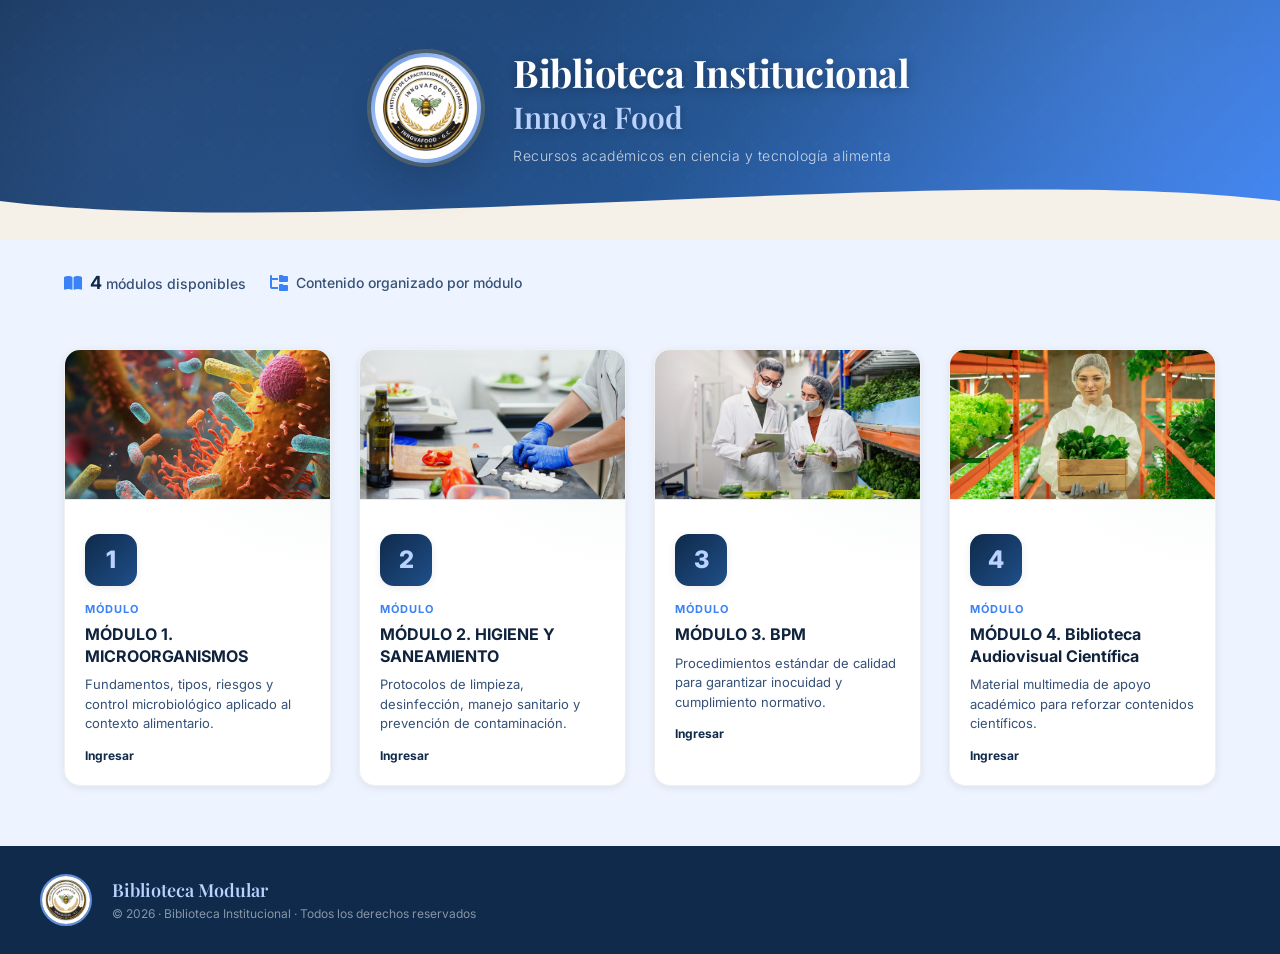
==== index.html @ f332dad8 "Implementacion de biblioteca modular" ====
<!DOCTYPE html>
<html lang="es">
<head>
  <meta charset="UTF-8" />
  <meta name="viewport" content="width=device-width, initial-scale=1.0" />
  <title>Contenido del Módulo</title>
  <link rel="stylesheet" href="styles.css" />
  <link rel="preconnect" href="https://fonts.googleapis.com" />
  <link rel="preconnect" href="https://fonts.gstatic.com" crossorigin />
  <link href="https://fonts.googleapis.com/css2?family=Playfair+Display:wght@400;600;700&family=Inter:wght@300;400;500;600&display=swap" rel="stylesheet" />
  <link rel="stylesheet" href="https://cdnjs.cloudflare.com/ajax/libs/font-awesome/6.5.0/css/all.min.css" />
</head>
<body data-page="module">

  <header class="header">
    <div class="header-bg"></div>
    <div class="header-content">
      <div class="logo-wrapper">
        <img src="Innova Food.jpeg" alt="Logo" class="logo" />
      </div>
      <div class="header-text">
        <h1 class="header-title" id="moduleTitle">Biblioteca Institucional</h1>
        <h2 class="header-subtitle" id="moduleSubtitle">Innova Food</h2>
        <p class="header-desc" id="moduleDesc">Recursos académicos en ciencia y tecnología alimenta</p>
      </div>
    </div>
    <div class="header-wave">
      <svg viewBox="0 0 1440 80" preserveAspectRatio="none">
        <path d="M0,40 C360,80 1080,0 1440,40 L1440,80 L0,80 Z" fill="#f5f0e8"/>
      </svg>
    </div>
  </header>

  <section class="toolbar">
    <div class="module-nav">
      <a class="back-link" href="index.html">
        <i class="fas fa-arrow-left"></i>
        Volver a módulos
      </a>
      <a class="drive-link" id="moduleDriveLink" href="#" target="_blank" rel="noopener noreferrer" style="display:none">
        <i class="fas fa-folder-open"></i>
        Abrir carpeta en Drive
      </a>
    </div>

    <div class="stats-bar">
      <div class="stat-item">
        <i class="fas fa-book-open"></i>
        <span><strong id="total-books">0</strong> recursos disponibles</span>
      </div>
      <div class="stat-item">
        <i class="fas fa-folder-tree"></i>
        <span id="moduleNameBadge">Módulo</span>
      </div>
    </div>

    <div class="search-wrapper">
      <i class="fas fa-search search-icon"></i>
      <input
        type="text"
        id="searchInput"
        class="search-input"
        placeholder="Buscar recurso por título..."
        oninput="filterBooks()"
      />
      <button class="clear-btn" onclick="clearSearch()" id="clearBtn" style="display:none">
        <i class="fas fa-times"></i>
      </button>
    </div>
    <div class="results-info" id="resultsInfo"></div>
  </section>

  <section class="inline-player" id="inlinePlayer" style="display:none" aria-live="polite">
    <div class="inline-player-header">
      <h3 class="inline-player-title" id="inlinePlayerTitle">Reproductor de video</h3>
      <button class="inline-player-close" id="inlinePlayerClose" type="button" aria-label="Cerrar reproductor">
        <i class="fas fa-times"></i>
      </button>
    </div>
    <video id="inlineVideo" class="inline-video" controls preload="metadata"></video>
    <p class="inline-player-help">Puedes usar los controles para pausar, adelantar o ajustar el volumen del video.</p>
  </section>

  <main class="library-grid" id="libraryGrid"></main>

  <div class="no-results" id="noResults" style="display:none">
    <i class="fas fa-search fa-3x"></i>
    <p>No se encontraron recursos con ese título.</p>
    <button onclick="clearSearch()">Ver todos los recursos</button>
  </div>

  <footer class="footer">
    <div class="footer-content">
      <img src="Innova Food.jpeg" alt="Logo" class="footer-logo" />
      <div class="footer-text">
        <p class="footer-title">Biblioteca Modular</p>
        <p class="footer-copy">&copy; 2026 · Biblioteca Institucional · Todos los derechos reservados</p>
      </div>
    </div>
  </footer>

  <script src="script.js"></script>
</body>
</html>
---- styles.css ----
/* =========================================
   VARIABLES Y RESET
   ========================================= */
:root {
  --green-dark:    #0f2a4a;
  --green-mid:     #1f4f8a;
  --green-light:   #3b82f6;
  --green-soft:    #7fb1ff;
  --gold:          #5f8edc;
  --gold-light:    #b9d2ff;
  --cream:         #eef4ff;
  --cream-dark:    #dce8ff;
  --text-dark:     #10233d;
  --text-mid:      #365178;
  --text-light:    #6b7280;
  --white:         #ffffff;
  --shadow-sm:     0 2px 8px rgba(0,0,0,0.08);
  --shadow-md:     0 6px 24px rgba(0,0,0,0.12);
  --shadow-lg:     0 16px 48px rgba(0,0,0,0.18);
  --radius-sm:     8px;
  --radius-md:     16px;
  --radius-lg:     24px;
  --transition:    all 0.35s cubic-bezier(0.4, 0, 0.2, 1);
}

*, *::before, *::after {
  box-sizing: border-box;
  margin: 0;
  padding: 0;
}

html {
  scroll-behavior: smooth;
  background: var(--green-dark);
}

body {
  font-family: 'Inter', sans-serif;
  background: var(--cream);
  color: var(--text-dark);
  min-height: 100vh;
  overflow-x: hidden;
}

/* =========================================
   HEADER
   ========================================= */
.header {
  position: relative;
  background: linear-gradient(135deg, var(--green-dark) 0%, var(--green-mid) 55%, var(--green-light) 100%);
  padding: 0;
  overflow: hidden;
  min-height: 240px;
  display: flex;
  flex-direction: column;
  justify-content: center;
}

.header-bg {
  position: absolute;
  inset: 0;
  background:
    radial-gradient(circle at 10% 50%, rgba(95,142,220,0.26) 0%, transparent 60%),
    radial-gradient(circle at 90% 20%, rgba(127,177,255,0.22) 0%, transparent 50%);
  pointer-events: none;
}

/* Patrón decorativo de puntos */
.header::before {
  content: '';
  position: absolute;
  inset: 0;
  background-image: radial-gradient(circle, rgba(255,255,255,0.06) 1px, transparent 1px);
  background-size: 32px 32px;
  pointer-events: none;
}

.header-content {
  position: relative;
  display: flex;
  align-items: center;
  gap: 32px;
  max-width: 1200px;
  margin: 0 auto;
  padding: 48px 32px 72px;
  z-index: 1;
}

.logo-wrapper {
  flex-shrink: 0;
  width: 110px;
  height: 110px;
  border-radius: 50%;
  padding: 4px;
  background: linear-gradient(135deg, var(--gold), var(--gold-light), var(--gold));
  box-shadow: 0 0 0 4px rgba(201,168,76,0.25), var(--shadow-lg);
}

.logo {
  width: 100%;
  height: 100%;
  object-fit: cover;
  border-radius: 50%;
  display: block;
}

.header-text {
  color: var(--white);
}

.header-title {
  font-family: 'Playfair Display', serif;
  font-size: clamp(24px, 4vw, 38px);
  font-weight: 700;
  line-height: 1.1;
  letter-spacing: -0.5px;
  text-shadow: 0 2px 12px rgba(0,0,0,0.3);
}

.header-subtitle {
  font-family: 'Playfair Display', serif;
  font-size: clamp(20px, 3vw, 30px);
  font-weight: 600;
  color: var(--gold-light);
  margin-top: 4px;
  text-shadow: 0 2px 8px rgba(0,0,0,0.25);
}

.header-desc {
  font-size: 14px;
  font-weight: 300;
  color: rgba(255,255,255,0.75);
  margin-top: 10px;
  letter-spacing: 0.5px;
}

.header-wave {
  position: absolute;
  bottom: -1px;
  left: 0;
  width: 100%;
  line-height: 0;
}

.header-wave svg {
  display: block;
  width: 100%;
  height: 80px;
}

/* =========================================
   TOOLBAR: BÚSQUEDA Y ESTADÍSTICAS
   ========================================= */
.toolbar {
  max-width: 1200px;
  margin: 0 auto;
  padding: 32px 24px 8px;
}

.stats-bar {
  display: flex;
  gap: 24px;
  flex-wrap: wrap;
  margin-bottom: 20px;
}

.stat-item {
  display: flex;
  align-items: center;
  gap: 8px;
  color: var(--text-mid);
  font-size: 14px;
  font-weight: 500;
}

.stat-item i {
  color: var(--green-light);
  font-size: 16px;
}

.stat-item strong {
  color: var(--green-dark);
  font-size: 18px;
  font-weight: 700;
}

.search-wrapper {
  position: relative;
  width: 100%;
  max-width: 560px;
}

.search-icon {
  position: absolute;
  left: 18px;
  top: 50%;
  transform: translateY(-50%);
  color: var(--green-light);
  font-size: 16px;
  pointer-events: none;
}

.search-input {
  width: 100%;
  padding: 14px 48px 14px 48px;
  border: 2px solid var(--cream-dark);
  border-radius: 50px;
  font-size: 15px;
  font-family: 'Inter', sans-serif;
  color: var(--text-dark);
  background: var(--white);
  box-shadow: var(--shadow-sm);
  transition: var(--transition);
  outline: none;
}

.search-input:focus {
  border-color: var(--green-light);
  box-shadow: 0 0 0 4px rgba(64,145,108,0.12), var(--shadow-sm);
}

.search-input::placeholder { color: #aab; }

.clear-btn {
  position: absolute;
  right: 16px;
  top: 50%;
  transform: translateY(-50%);
  background: none;
  border: none;
  color: var(--text-light);
  cursor: pointer;
  padding: 4px;
  font-size: 14px;
  transition: color 0.2s;
}
.clear-btn:hover { color: var(--green-dark); }

.results-info {
  margin-top: 12px;
  font-size: 13px;
  color: var(--text-light);
  min-height: 20px;
}

.modules-intro {
  margin-top: 8px;
  color: var(--text-mid);
  font-size: 14px;
}

.module-nav {
  display: flex;
  align-items: center;
  justify-content: space-between;
  flex-wrap: wrap;
  gap: 12px;
  margin-bottom: 18px;
}

body[data-page="module"] .toolbar {
  max-width: 1380px;
  display: grid;
  grid-template-columns: auto 1fr;
  grid-template-areas:
    "nav nav"
    "stats search"
    "results results";
  column-gap: 16px;
  row-gap: 12px;
  align-items: center;
}

body[data-page="module"] .module-nav {
  grid-area: nav;
  margin-bottom: 0;
}

body[data-page="module"] .stats-bar {
  grid-area: stats;
  margin-bottom: 0;
  gap: 10px;
}

body[data-page="module"] .stat-item {
  background: var(--white);
  border: 1px solid var(--cream-dark);
  border-radius: 999px;
  padding: 10px 14px;
  box-shadow: var(--shadow-sm);
}

body[data-page="module"] .search-wrapper {
  grid-area: search;
  justify-self: end;
  max-width: 720px;
}

body[data-page="module"] .results-info {
  grid-area: results;
  margin-top: 0;
}

.back-link,
.drive-link {
  display: inline-flex;
  align-items: center;
  gap: 8px;
  text-decoration: none;
  border-radius: 999px;
  padding: 10px 16px;
  font-size: 13px;
  font-weight: 600;
  transition: var(--transition);
}

.back-link {
  color: var(--green-dark);
  background: var(--cream-dark);
}

.back-link:hover {
  background: #e5dac0;
}

.drive-link {
  color: var(--white);
  background: linear-gradient(135deg, var(--green-mid), var(--green-dark));
}

.drive-link:hover {
  transform: translateY(-2px);
  box-shadow: var(--shadow-sm);
}

.inline-player {
  max-width: 1380px;
  margin: 8px auto 0;
  padding: 0 24px;
}

.inline-player-header {
  display: flex;
  align-items: center;
  justify-content: space-between;
  gap: 12px;
  background: var(--white);
  border: 1px solid var(--cream-dark);
  border-bottom: none;
  border-radius: var(--radius-md) var(--radius-md) 0 0;
  padding: 12px 16px;
}

.inline-player-title {
  font-size: 15px;
  font-weight: 700;
  color: var(--text-dark);
  line-height: 1.3;
}

.inline-player-close {
  width: 34px;
  height: 34px;
  border: 1px solid var(--cream-dark);
  background: var(--white);
  border-radius: 50%;
  color: var(--text-mid);
  cursor: pointer;
  transition: var(--transition);
}

.inline-player-close:hover {
  background: var(--cream);
  color: var(--green-dark);
}

.inline-video {
  width: 100%;
  display: block;
  border-radius: 0 0 var(--radius-md) var(--radius-md);
  border: 1px solid var(--cream-dark);
  background: #000;
  max-height: 72vh;
}

.inline-player-help {
  margin-top: 8px;
  font-size: 12px;
  color: var(--text-light);
}

/* =========================================
   GRILLA DE LIBROS
   ========================================= */
.library-grid {
  display: grid;
  grid-template-columns: repeat(auto-fill, minmax(200px, 1fr));
  gap: 28px;
  max-width: 1200px;
  margin: 28px auto 60px;
  padding: 0 24px;
}

@media (min-width: 1360px) {
  body[data-page="module"] .library-grid {
    grid-template-columns: repeat(5, minmax(195px, 235px));
    justify-content: center;
    max-width: 1360px;
    column-gap: 18px;
    row-gap: 30px;
    margin-top: 34px;
  }
}

.module-grid {
  grid-template-columns: repeat(auto-fill, minmax(250px, 1fr));
}

.module-card {
  background: var(--white);
  border-radius: var(--radius-md);
  padding: 0 0 22px;
  border: 1px solid rgba(0,0,0,0.06);
  box-shadow: var(--shadow-sm);
  text-decoration: none;
  color: inherit;
  display: flex;
  flex-direction: column;
  gap: 16px;
  position: relative;
  overflow: hidden;
  transition: var(--transition);
  animation: fadeInUp 0.4s ease both;
}

.module-cover-wrap {
  width: 100%;
  height: 150px;
  overflow: hidden;
  border-bottom: 1px solid rgba(0,0,0,0.08);
}

.module-cover {
  width: 100%;
  height: 100%;
  object-fit: cover;
  object-position: center;
  display: block;
  transition: transform 0.5s ease;
}

.module-card:hover .module-cover {
  transform: scale(1.06);
}

.module-card::before {
  content: '';
  position: absolute;
  inset: 0;
  background: radial-gradient(circle at top right, rgba(64,145,108,0.08), transparent 45%);
  pointer-events: none;
}

.module-card:hover {
  transform: translateY(-8px) scale(1.015);
  box-shadow: var(--shadow-lg);
  border-color: var(--green-soft);
}

.module-icon-wrap {
  margin: 18px 20px 0;
  width: 52px;
  height: 52px;
  border-radius: 14px;
  display: inline-flex;
  align-items: center;
  justify-content: center;
  background: linear-gradient(135deg, var(--green-dark), var(--green-mid));
  color: var(--gold-light);
  font-size: 22px;
  box-shadow: var(--shadow-sm);
}

.module-number {
  font-size: 24px;
  font-weight: 800;
  line-height: 1;
  color: var(--gold-light);
}

.module-info {
  padding: 0 20px;
  display: flex;
  flex-direction: column;
  gap: 8px;
}

.module-kicker {
  font-size: 11px;
  letter-spacing: 1px;
  text-transform: uppercase;
  color: var(--green-light);
  font-weight: 700;
}

.module-title {
  font-size: 16px;
  line-height: 1.35;
  color: var(--text-dark);
}

.module-desc {
  font-size: 13px;
  line-height: 1.5;
  color: var(--text-mid);
}

.module-cta {
  margin-top: 6px;
  font-size: 12px;
  font-weight: 700;
  color: var(--green-dark);
}

/* =========================================
   TARJETA DE LIBRO
   ========================================= */
.book-card {
  background: var(--white);
  border-radius: var(--radius-md);
  overflow: hidden;
  box-shadow: var(--shadow-sm);
  cursor: pointer;
  transition: var(--transition);
  display: flex;
  flex-direction: column;
  border: 1px solid rgba(0,0,0,0.06);
  text-decoration: none;
  color: inherit;
  position: relative;
}

.book-card:hover {
  transform: translateY(-8px) scale(1.015);
  box-shadow: var(--shadow-lg);
  border-color: var(--green-soft);
}

/* Contenedor de portada */
.book-cover-wrapper {
  position: relative;
  width: 100%;
  padding-top: 140%; /* Proporción de libro */
  overflow: hidden;
  background: linear-gradient(135deg, var(--cream), var(--cream-dark));
}

.book-cover {
  position: absolute;
  inset: 0;
  width: 100%;
  height: 100%;
  object-fit: cover;
  transition: transform 0.5s ease;
}

.book-cover-pdf {
  position: absolute;
  inset: 0;
  width: 100%;
  height: 100%;
  border: none;
  background: var(--white);
}

.book-card:hover .book-cover {
  transform: scale(1.06);
}

/* Fallback cuando la imagen no carga */
.book-cover-fallback {
  position: absolute;
  inset: 0;
  display: none;
  flex-direction: column;
  align-items: center;
  justify-content: center;
  gap: 12px;
  background: linear-gradient(145deg, #2d6a4f, #1a4731);
  color: var(--white);
  padding: 16px;
  text-align: center;
}

.book-cover-fallback i {
  font-size: 40px;
  color: var(--gold-light);
  opacity: 0.85;
}

.book-cover-fallback span {
  font-size: 12px;
  font-style: italic;
  font-weight: 300;
  opacity: 0.8;
  line-height: 1.4;
}

/* Etiqueta de categoría */
.book-badge {
  position: absolute;
  top: 10px;
  right: 10px;
  background: var(--gold);
  color: var(--white);
  font-size: 9px;
  font-weight: 700;
  text-transform: uppercase;
  letter-spacing: 0.8px;
  padding: 4px 9px;
  border-radius: 50px;
  box-shadow: 0 2px 8px rgba(0,0,0,0.2);
}

/* Información del libro */
.book-info {
  padding: 14px 14px 18px;
  flex: 1;
  display: flex;
  flex-direction: column;
  gap: 6px;
}

.book-title {
  font-size: 13px;
  font-weight: 600;
  line-height: 1.45;
  color: var(--text-dark);
  display: -webkit-box;
  -webkit-line-clamp: 3;
  -webkit-box-orient: vertical;
  overflow: hidden;
}

.book-type {
  font-size: 11px;
  color: var(--green-light);
  font-weight: 500;
  display: flex;
  align-items: center;
  gap: 4px;
  margin-top: auto;
  padding-top: 8px;
  border-top: 1px solid var(--cream-dark);
}

.book-type i { font-size: 10px; }

/* =========================================
   SIN RESULTADOS
   ========================================= */
.no-results {
  text-align: center;
  padding: 80px 24px;
  color: var(--text-light);
}

.no-results i { margin-bottom: 20px; color: var(--cream-dark); }
.no-results p { font-size: 18px; margin-bottom: 20px; }

.no-results-help {
  font-size: 13px;
  margin-top: -10px;
}

.no-results button {
  background: var(--green-mid);
  color: var(--white);
  border: none;
  padding: 12px 28px;
  border-radius: 50px;
  font-size: 14px;
  font-family: 'Inter', sans-serif;
  cursor: pointer;
  font-weight: 500;
  transition: background 0.2s;
}
.no-results button:hover { background: var(--green-dark); }

/* =========================================
   ANIMACIÓN DE ENTRADA
   ========================================= */
@keyframes fadeInUp {
  from { opacity: 0; transform: translateY(24px); }
  to   { opacity: 1; transform: translateY(0); }
}

.book-card {
  animation: fadeInUp 0.4s ease both;
}

/* =========================================
   FOOTER
   ========================================= */
.footer {
  background: var(--green-dark);
  color: rgba(255,255,255,0.8);
  padding: 28px 32px;
}

.footer-content {
  max-width: 1200px;
  margin: 0 auto;
  display: flex;
  align-items: center;
  gap: 20px;
}

.footer-logo {
  width: 52px;
  height: 52px;
  border-radius: 50%;
  object-fit: cover;
  border: 2px solid var(--gold);
  flex-shrink: 0;
}

.footer-title {
  font-family: 'Playfair Display', serif;
  font-size: 18px;
  font-weight: 600;
  color: var(--gold-light);
}

.footer-copy {
  font-size: 12px;
  margin-top: 4px;
  color: rgba(255,255,255,0.5);
}

/* =========================================
   SCROLLBAR PERSONALIZADA
   ========================================= */
::-webkit-scrollbar { width: 8px; }
::-webkit-scrollbar-track { background: var(--cream); }
::-webkit-scrollbar-thumb { background: var(--green-soft); border-radius: 4px; }
::-webkit-scrollbar-thumb:hover { background: var(--green-mid); }

/* =========================================
   RESPONSIVE
   ========================================= */
@media (max-width: 768px) {
  .header-content {
    flex-direction: column;
    text-align: center;
    padding: 36px 20px 64px;
    gap: 20px;
  }

  .logo-wrapper { width: 90px; height: 90px; }

  .library-grid {
    grid-template-columns: repeat(auto-fill, minmax(155px, 1fr));
    gap: 18px;
    padding: 0 16px;
  }

  .toolbar { padding: 24px 16px 8px; }

  .stats-bar { gap: 14px; }

  .module-nav {
    flex-direction: column;
    align-items: flex-start;
  }

  body[data-page="module"] .toolbar {
    grid-template-columns: 1fr;
    grid-template-areas:
      "nav"
      "stats"
      "search"
      "results";
    row-gap: 12px;
  }

  body[data-page="module"] .search-wrapper {
    justify-self: stretch;
    max-width: 100%;
  }

  .inline-player {
    padding: 0 16px;
  }

  .inline-video {
    max-height: 52vh;
  }
}

@media (max-width: 480px) {
  .library-grid {
    grid-template-columns: repeat(2, 1fr);
    gap: 14px;
  }
}
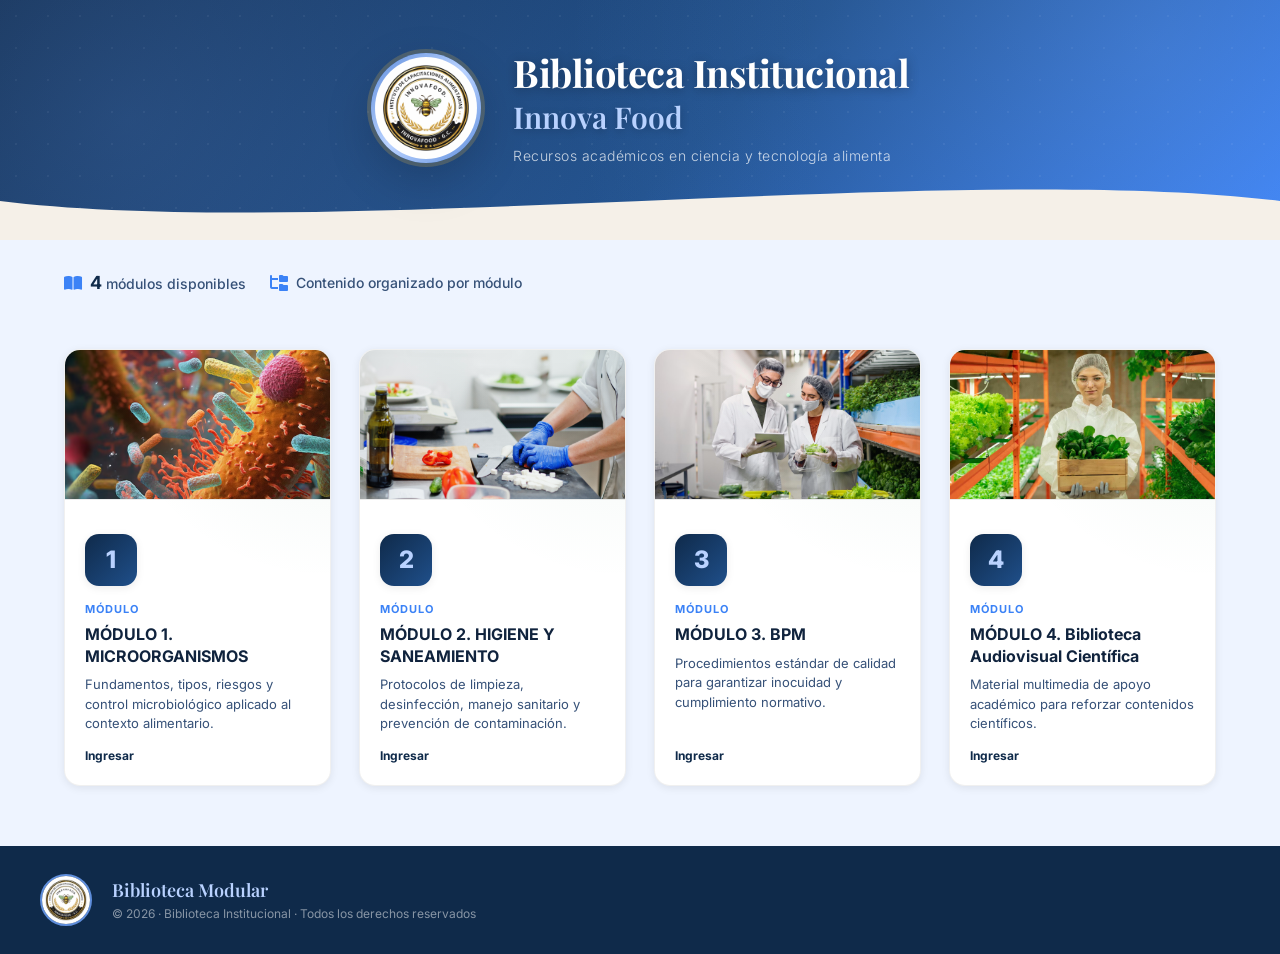
==== commit 48bda8a2: "configuracion de videos" ====
--- a/index.html
+++ b/index.html
@@ -78,6 +78,15 @@
       </button>
     </div>
     <video id="inlineVideo" class="inline-video" controls preload="metadata"></video>
+    <iframe
+      id="inlineDriveFrame"
+      class="inline-video inline-drive-frame"
+      title="Reproductor de Google Drive"
+      allow="autoplay; fullscreen"
+      allowfullscreen
+      loading="lazy"
+      style="display:none"
+    ></iframe>
     <p class="inline-player-help">Puedes usar los controles para pausar, adelantar o ajustar el volumen del video.</p>
   </section>
 
--- a/styles.css
+++ b/styles.css
@@ -375,12 +375,20 @@
 }
 
 .inline-video {
-  width: 100%;
+  width: auto;
+  max-width: 100%;
+  margin: 0 auto;
   display: block;
   border-radius: 0 0 var(--radius-md) var(--radius-md);
   border: 1px solid var(--cream-dark);
-  background: #000;
+  background: transparent;
   max-height: 72vh;
+}
+
+.inline-drive-frame {
+  width: min(100%, 1100px);
+  height: auto;
+  aspect-ratio: 16 / 9;
 }
 
 .inline-player-help {
@@ -492,6 +500,7 @@
   padding: 0 20px;
   display: flex;
   flex-direction: column;
+  flex: 1;
   gap: 8px;
 }
 
@@ -516,7 +525,8 @@
 }
 
 .module-cta {
-  margin-top: 6px;
+  margin-top: auto;
+  padding-top: 6px;
   font-size: 12px;
   font-weight: 700;
   color: var(--green-dark);
@@ -637,6 +647,7 @@
   line-height: 1.45;
   color: var(--text-dark);
   display: -webkit-box;
+  line-clamp: 3;
   -webkit-line-clamp: 3;
   -webkit-box-orient: vertical;
   overflow: hidden;
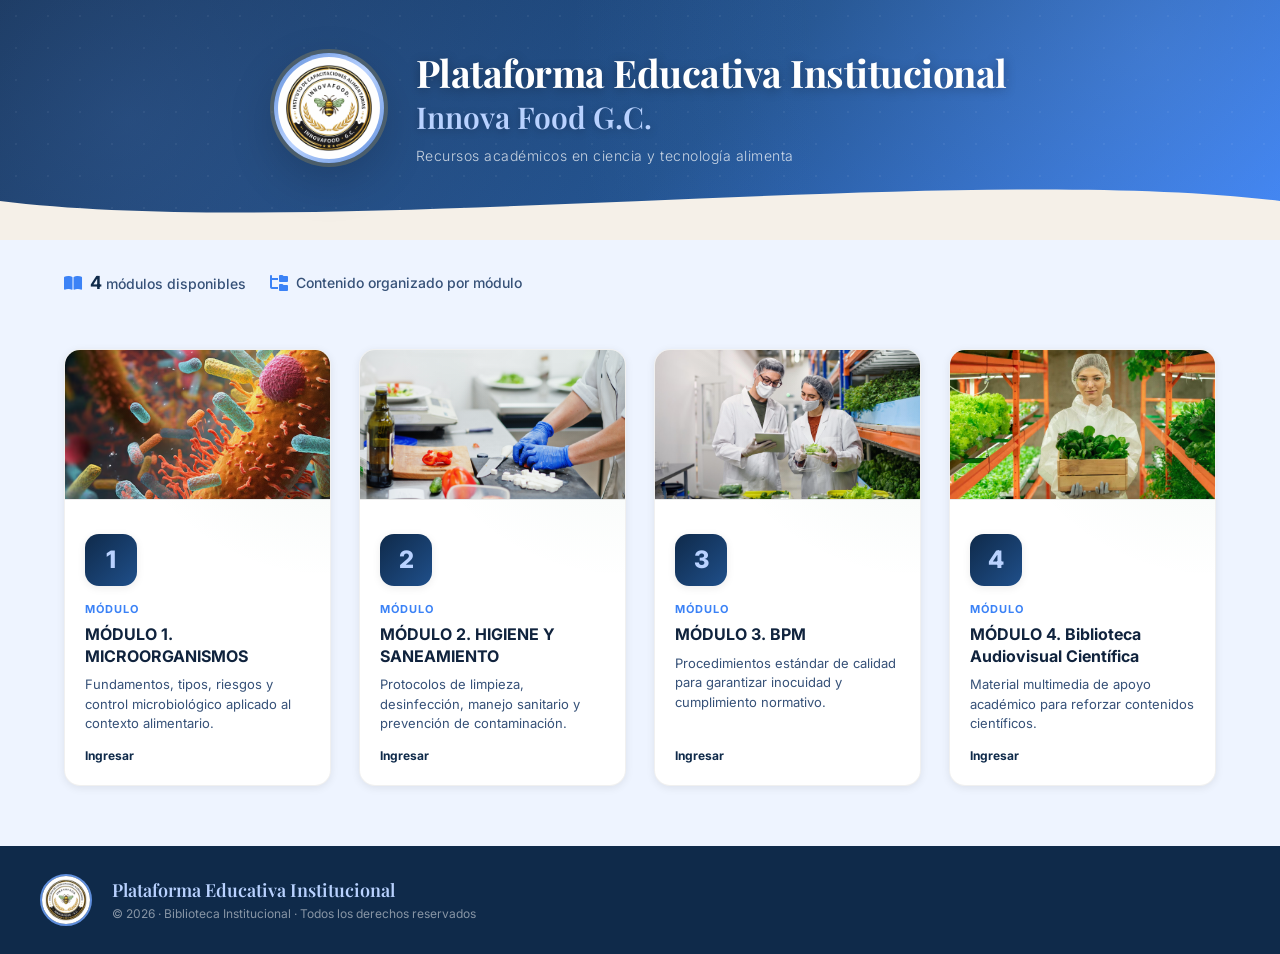
==== commit 1a884fe6: "cambio de titulo de la plataforma" ====
--- a/index.html
+++ b/index.html
@@ -19,8 +19,8 @@
         <img src="Innova Food.jpeg" alt="Logo" class="logo" />
       </div>
       <div class="header-text">
-        <h1 class="header-title" id="moduleTitle">Biblioteca Institucional</h1>
-        <h2 class="header-subtitle" id="moduleSubtitle">Innova Food</h2>
+        <h1 class="header-title" id="moduleTitle">Plataforma Educativa Institucional </h1>
+        <h2 class="header-subtitle" id="moduleSubtitle">Innova Food G.C.</h2>
         <p class="header-desc" id="moduleDesc">Recursos académicos en ciencia y tecnología alimenta</p>
       </div>
     </div>
@@ -36,10 +36,6 @@
       <a class="back-link" href="index.html">
         <i class="fas fa-arrow-left"></i>
         Volver a módulos
-      </a>
-      <a class="drive-link" id="moduleDriveLink" href="#" target="_blank" rel="noopener noreferrer" style="display:none">
-        <i class="fas fa-folder-open"></i>
-        Abrir carpeta en Drive
       </a>
     </div>
 
@@ -102,7 +98,7 @@
     <div class="footer-content">
       <img src="Innova Food.jpeg" alt="Logo" class="footer-logo" />
       <div class="footer-text">
-        <p class="footer-title">Biblioteca Modular</p>
+        <p class="footer-title">Plataforma Educativa Institucional</p>
         <p class="footer-copy">&copy; 2026 · Biblioteca Institucional · Todos los derechos reservados</p>
       </div>
     </div>
--- a/styles.css
+++ b/styles.css
@@ -301,8 +301,7 @@
   margin-top: 0;
 }
 
-.back-link,
-.drive-link {
+.back-link {
   display: inline-flex;
   align-items: center;
   gap: 8px;
@@ -321,16 +320,6 @@
 
 .back-link:hover {
   background: #e5dac0;
-}
-
-.drive-link {
-  color: var(--white);
-  background: linear-gradient(135deg, var(--green-mid), var(--green-dark));
-}
-
-.drive-link:hover {
-  transform: translateY(-2px);
-  box-shadow: var(--shadow-sm);
 }
 
 .inline-player {
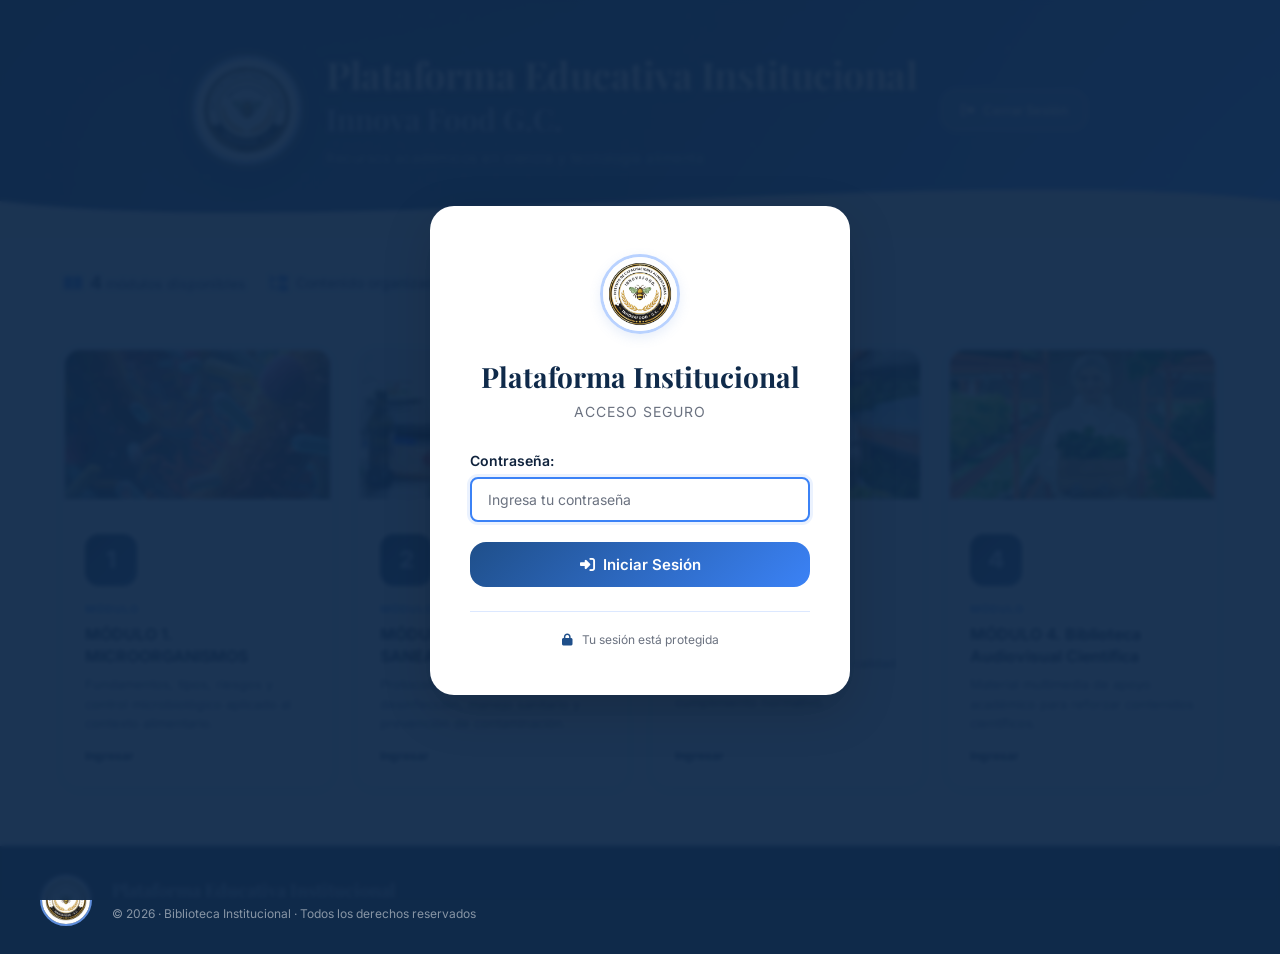
==== commit 0bfb456b: "configuración de contraseña segura" ====
--- a/index.html
+++ b/index.html
@@ -12,6 +12,40 @@
 </head>
 <body data-page="module">
 
+  <!-- Modal de Login -->
+  <div id="loginModal" class="login-modal">
+    <div class="login-container">
+      <div class="login-header">
+        <img src="Innova Food.jpeg" alt="Logo" class="login-logo" />
+        <h1>Plataforma Institucional</h1>
+        <p>Acceso Seguro</p>
+      </div>
+      
+      <form id="loginForm" class="login-form">
+        <div class="form-group">
+          <label for="passwordInput">Contraseña:</label>
+          <input 
+            type="password" 
+            id="passwordInput" 
+            placeholder="Ingresa tu contraseña" 
+            required 
+            autocomplete="off"
+          />
+        </div>
+        
+        <button type="submit" class="login-btn">
+          <i class="fas fa-sign-in-alt"></i> Iniciar Sesión
+        </button>
+      </form>
+      
+      <div id="loginError" class="login-error" style="display:none;"></div>
+      
+      <div class="login-footer">
+        <p><i class="fas fa-lock"></i> Tu sesión está protegida</p>
+      </div>
+    </div>
+  </div>
+
   <header class="header">
     <div class="header-bg"></div>
     <div class="header-content">
@@ -23,6 +57,10 @@
         <h2 class="header-subtitle" id="moduleSubtitle">Innova Food G.C.</h2>
         <p class="header-desc" id="moduleDesc">Recursos académicos en ciencia y tecnología alimenta</p>
       </div>
+      <button class="logout-btn" onclick="logoutUser()" title="Cerrar sesión">
+        <i class="fas fa-sign-out-alt"></i>
+        <span>Cerrar Sesión</span>
+      </button>
     </div>
     <div class="header-wave">
       <svg viewBox="0 0 1440 80" preserveAspectRatio="none">
--- a/styles.css
+++ b/styles.css
@@ -79,10 +79,11 @@
   position: relative;
   display: flex;
   align-items: center;
-  gap: 32px;
+  justify-content: space-between;
+  gap: 24px;
   max-width: 1200px;
   margin: 0 auto;
-  padding: 48px 32px 72px;
+  padding: 40px 32px 60px;
   z-index: 1;
 }
 
@@ -106,6 +107,8 @@
 
 .header-text {
   color: var(--white);
+  flex: 1;
+  min-width: 0;
 }
 
 .header-title {
@@ -146,6 +149,55 @@
   display: block;
   width: 100%;
   height: 80px;
+}
+
+/* Botón de Cerrar Sesión */
+.logout-btn {
+  flex-shrink: 0;
+  margin-left: auto;
+  margin-right: 0;
+  background: rgba(255, 255, 255, 0.15);
+  color: var(--white);
+  border: 2px solid rgba(255, 255, 255, 0.3);
+  padding: 11px 18px;
+  border-radius: var(--radius-md);
+  font-size: 13px;
+  font-weight: 600;
+  font-family: 'Inter', sans-serif;
+  cursor: pointer;
+  display: flex;
+  align-items: center;
+  gap: 8px;
+  transition: var(--transition);
+  backdrop-filter: blur(4px);
+  white-space: nowrap;
+  height: fit-content;
+  align-self: center;
+}
+
+.logout-btn:hover {
+  background: rgba(255, 255, 255, 0.25);
+  border-color: rgba(255, 255, 255, 0.5);
+  transform: translateY(-2px);
+  box-shadow: 0 8px 16px rgba(0, 0, 0, 0.15);
+}
+
+.logout-btn:active {
+  transform: translateY(0);
+}
+
+.logout-btn i {
+  font-size: 14px;
+}
+
+@media (max-width: 768px) {
+  .logout-btn span {
+    display: none;
+  }
+  
+  .logout-btn {
+    padding: 10px 12px;
+  }
 }
 
 /* =========================================
@@ -700,6 +752,162 @@
 }
 
 /* =========================================
+   LOGIN MODAL
+   ========================================= */
+.login-modal {
+  position: fixed;
+  inset: 0;
+  background: rgba(15, 42, 74, 0.95);
+  display: flex;
+  align-items: center;
+  justify-content: center;
+  z-index: 9999;
+  backdrop-filter: blur(2px);
+}
+
+.login-modal.hidden {
+  display: none;
+}
+
+.login-container {
+  background: var(--white);
+  border-radius: var(--radius-lg);
+  box-shadow: var(--shadow-lg);
+  padding: 48px 40px;
+  max-width: 420px;
+  width: 90%;
+  animation: slideIn 0.5s cubic-bezier(0.34, 1.56, 0.64, 1);
+}
+
+@keyframes slideIn {
+  from {
+    opacity: 0;
+    transform: translateY(-40px) scale(0.95);
+  }
+  to {
+    opacity: 1;
+    transform: translateY(0) scale(1);
+  }
+}
+
+.login-header {
+  text-align: center;
+  margin-bottom: 32px;
+}
+
+.login-logo {
+  width: 80px;
+  height: 80px;
+  border-radius: 50%;
+  object-fit: cover;
+  margin: 0 auto 20px;
+  border: 3px solid var(--gold-light);
+  box-shadow: 0 4px 12px rgba(95, 142, 220, 0.15);
+}
+
+.login-header h1 {
+  font-family: 'Playfair Display', serif;
+  font-size: 28px;
+  font-weight: 700;
+  color: var(--green-dark);
+  margin-bottom: 8px;
+}
+
+.login-header p {
+  color: var(--text-light);
+  font-size: 14px;
+  text-transform: uppercase;
+  letter-spacing: 1px;
+}
+
+.login-form {
+  display: flex;
+  flex-direction: column;
+  gap: 20px;
+}
+
+.form-group {
+  display: flex;
+  flex-direction: column;
+  gap: 8px;
+}
+
+.form-group label {
+  font-weight: 600;
+  color: var(--text-dark);
+  font-size: 14px;
+}
+
+.form-group input {
+  padding: 12px 16px;
+  border: 2px solid var(--cream-dark);
+  border-radius: var(--radius-sm);
+  font-family: 'Inter', sans-serif;
+  font-size: 14px;
+  color: var(--text-dark);
+  transition: var(--transition);
+}
+
+.form-group input:focus {
+  outline: none;
+  border-color: var(--green-light);
+  box-shadow: 0 0 0 3px rgba(59, 130, 246, 0.1);
+}
+
+.form-group input::placeholder {
+  color: var(--text-light);
+}
+
+.login-btn {
+  padding: 13px 24px;
+  background: linear-gradient(135deg, var(--green-mid) 0%, var(--green-light) 100%);
+  color: var(--white);
+  border: none;
+  border-radius: var(--radius-md);
+  font-size: 15px;
+  font-weight: 600;
+  cursor: pointer;
+  font-family: 'Inter', sans-serif;
+  transition: var(--transition);
+  display: flex;
+  align-items: center;
+  justify-content: center;
+  gap: 8px;
+}
+
+.login-btn:hover {
+  transform: translateY(-2px);
+  box-shadow: 0 8px 20px rgba(31, 79, 138, 0.3);
+}
+
+.login-btn:active {
+  transform: translateY(0);
+}
+
+.login-error {
+  background: #fee;
+  color: #c00;
+  padding: 12px 16px;
+  border-radius: var(--radius-sm);
+  font-size: 13px;
+  border-left: 4px solid #c00;
+}
+
+.login-footer {
+  text-align: center;
+  margin-top: 24px;
+  padding-top: 20px;
+  border-top: 1px solid var(--cream-dark);
+  font-size: 12px;
+  color: var(--text-light);
+}
+
+.login-footer i {
+  margin-right: 6px;
+  color: var(--green-mid);
+}
+
+/* =========================================
    FOOTER
    ========================================= */
 .footer {
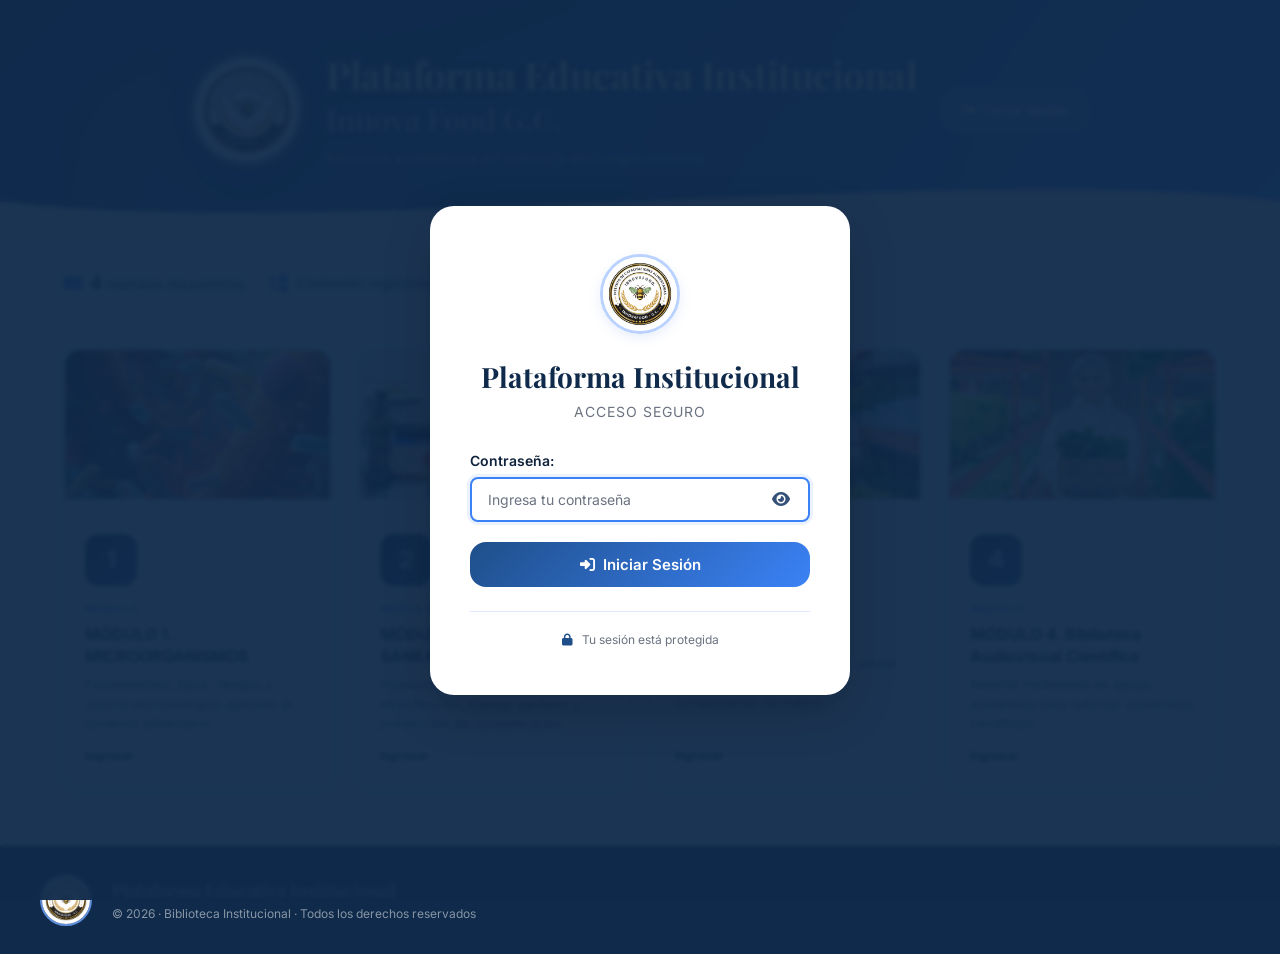
==== commit 571330af: "configuración de contraseña segura editada" ====
--- a/index.html
+++ b/index.html
@@ -24,13 +24,18 @@
       <form id="loginForm" class="login-form">
         <div class="form-group">
           <label for="passwordInput">Contraseña:</label>
-          <input 
-            type="password" 
-            id="passwordInput" 
-            placeholder="Ingresa tu contraseña" 
-            required 
-            autocomplete="off"
-          />
+          <div class="password-wrapper">
+            <input 
+              type="password" 
+              id="passwordInput" 
+              placeholder="Ingresa tu contraseña" 
+              required 
+              autocomplete="off"
+            />
+            <button type="button" class="toggle-password" id="togglePasswordBtn" onclick="togglePasswordVisibility()">
+              <i class="fas fa-eye"></i>
+            </button>
+          </div>
         </div>
         
         <button type="submit" class="login-btn">
--- a/styles.css
+++ b/styles.css
@@ -858,6 +858,41 @@
   color: var(--text-light);
 }
 
+/* Contenedor del password con botón de ojo */
+.password-wrapper {
+  position: relative;
+  display: flex;
+  align-items: center;
+}
+
+.password-wrapper input {
+  width: 100%;
+  padding-right: 44px;
+}
+
+.toggle-password {
+  position: absolute;
+  right: 12px;
+  background: none;
+  border: none;
+  cursor: pointer;
+  color: var(--text-mid);
+  font-size: 16px;
+  padding: 8px;
+  display: flex;
+  align-items: center;
+  justify-content: center;
+  transition: color 0.3s ease;
+}
+
+.toggle-password:hover {
+  color: var(--green-light);
+}
+
+.toggle-password:active {
+  transform: scale(0.95);
+}
+
 .login-btn {
   padding: 13px 24px;
   background: linear-gradient(135deg, var(--green-mid) 0%, var(--green-light) 100%);
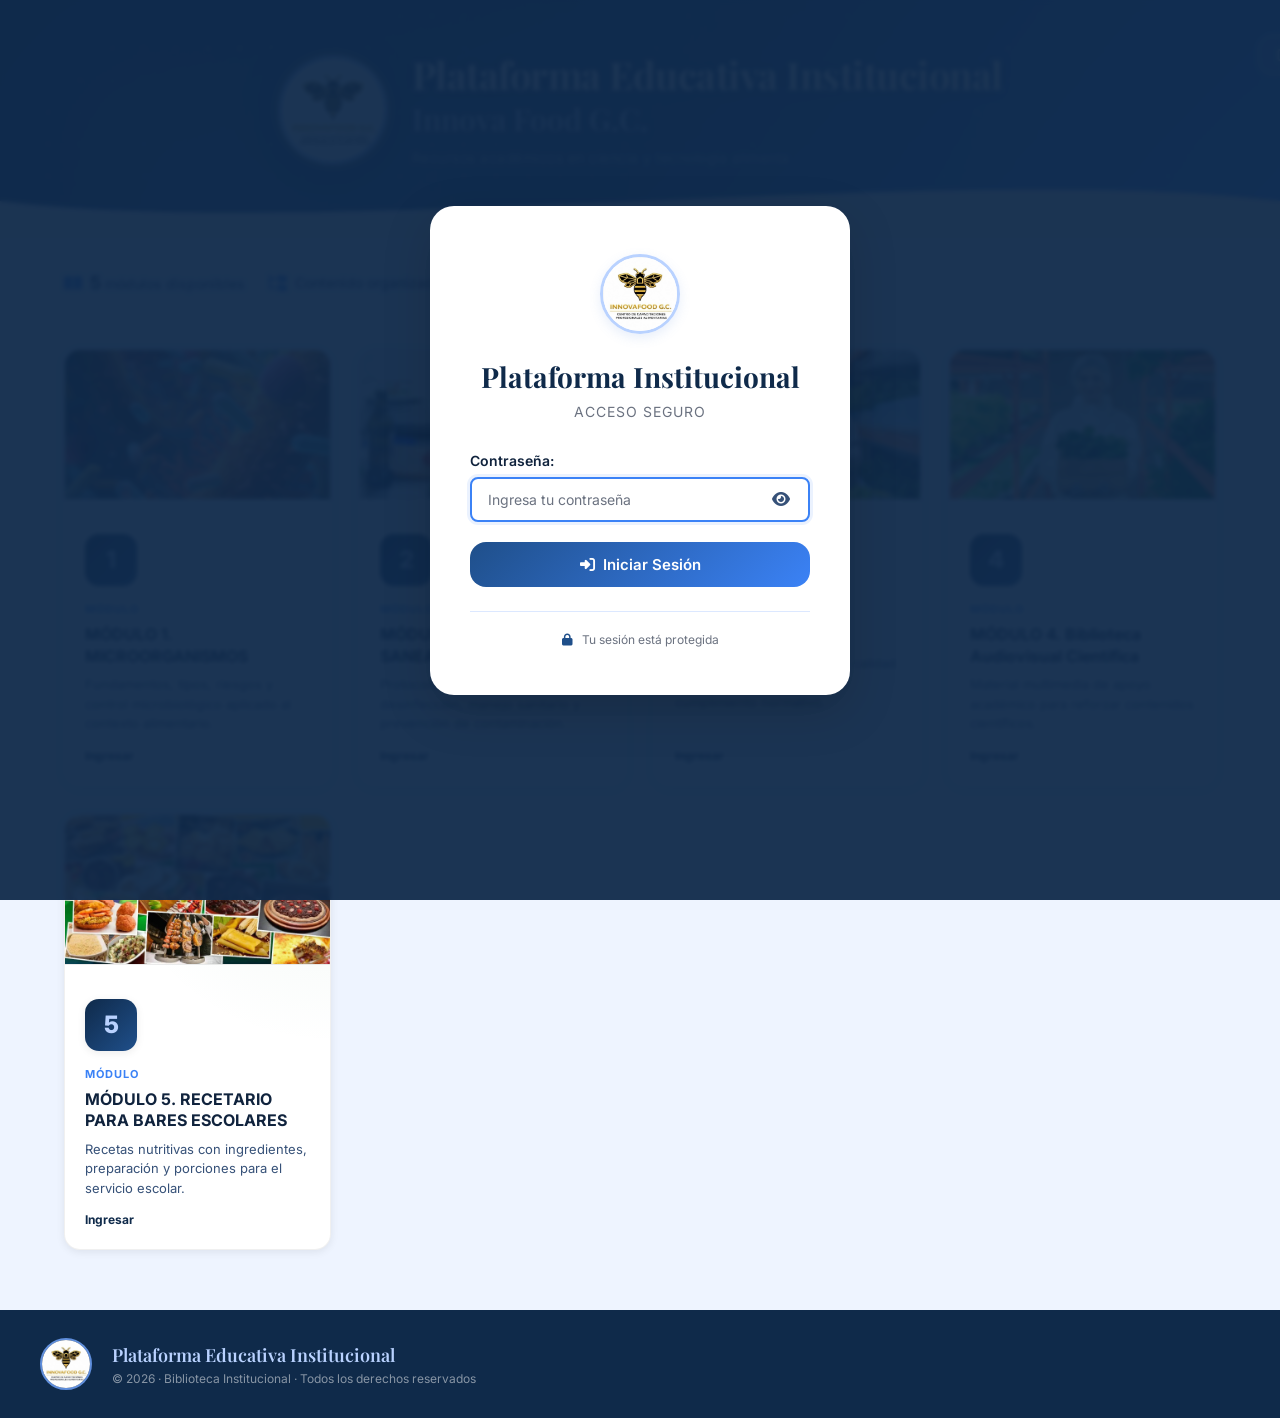
==== commit 943c4afa: "implementacion de un nuevo modulo" ====
--- a/index.html
+++ b/index.html
@@ -16,7 +16,7 @@
   <div id="loginModal" class="login-modal">
     <div class="login-container">
       <div class="login-header">
-        <img src="Innova Food.jpeg" alt="Logo" class="login-logo" />
+        <img src="LOGO.jpeg" alt="Logo" class="login-logo" />
         <h1>Plataforma Institucional</h1>
         <p>Acceso Seguro</p>
       </div>
@@ -51,11 +51,45 @@
     </div>
   </div>
 
+  <div id="moduleFiveLoginModal" class="login-modal hidden">
+    <div class="login-container">
+      <div class="login-header">
+        <img src="LOGO.jpeg" alt="Logo" class="login-logo" />
+        <h1>Acceso al recetario</h1>
+        <p>Ingresa la contraseña autorizada para continuar.</p>
+      </div>
+
+      <form id="moduleFiveLoginForm" class="login-form">
+        <div class="form-group">
+          <label for="moduleFivePasswordInput">Contraseña:</label>
+          <div class="password-wrapper">
+            <input
+              type="password"
+              id="moduleFivePasswordInput"
+              placeholder="Ingresa tu contraseña"
+              required
+              autocomplete="off"
+            />
+            <button type="button" class="toggle-password" id="toggleModuleFivePasswordBtn" onclick="toggleModuleFivePasswordVisibility()">
+              <i class="fas fa-eye"></i>
+            </button>
+          </div>
+        </div>
+
+        <button type="submit" class="login-btn">
+          <i class="fas fa-lock"></i> Acceder
+        </button>
+      </form>
+
+      <div id="moduleFiveLoginError" class="login-error" style="display:none;"></div>
+    </div>
+  </div>
+
   <header class="header">
     <div class="header-bg"></div>
     <div class="header-content">
       <div class="logo-wrapper">
-        <img src="Innova Food.jpeg" alt="Logo" class="logo" />
+        <img src="LOGO.jpeg" alt="Logo" class="logo" />
       </div>
       <div class="header-text">
         <h1 class="header-title" id="moduleTitle">Plataforma Educativa Institucional </h1>
@@ -129,6 +163,30 @@
     <p class="inline-player-help">Puedes usar los controles para pausar, adelantar o ajustar el volumen del video.</p>
   </section>
 
+  <section class="recipe-viewer" id="recipeViewer" aria-hidden="true" role="dialog" aria-modal="true" aria-labelledby="recipeViewerTitle">
+    <div class="recipe-viewer-panel">
+      <div class="recipe-viewer-header">
+        <div>
+          <p class="recipe-viewer-kicker">Recetario para bares escolares</p>
+          <h2 class="recipe-viewer-title" id="recipeViewerTitle">Detalle de la receta</h2>
+        </div>
+        <button class="inline-player-close" id="recipeViewerClose" type="button" aria-label="Cerrar imagen">
+          <i class="fas fa-times"></i>
+        </button>
+      </div>
+      <div class="recipe-viewer-stage">
+        <button class="recipe-viewer-arrow" type="button" data-recipe-viewer-direction="prev" aria-label="Ver imagen anterior">
+          <i class="fas fa-chevron-left"></i>
+        </button>
+        <img class="recipe-viewer-image" id="recipeViewerImage" alt="" />
+        <button class="recipe-viewer-arrow" type="button" data-recipe-viewer-direction="next" aria-label="Ver imagen siguiente">
+          <i class="fas fa-chevron-right"></i>
+        </button>
+      </div>
+      <span class="recipe-viewer-counter" id="recipeViewerCounter">1 / 2</span>
+    </div>
+  </section>
+
   <main class="library-grid" id="libraryGrid"></main>
 
   <div class="no-results" id="noResults" style="display:none">
@@ -139,7 +197,7 @@
 
   <footer class="footer">
     <div class="footer-content">
-      <img src="Innova Food.jpeg" alt="Logo" class="footer-logo" />
+      <img src="LOGO.jpeg" alt="Logo" class="footer-logo" />
       <div class="footer-text">
         <p class="footer-title">Plataforma Educativa Institucional</p>
         <p class="footer-copy">&copy; 2026 · Biblioteca Institucional · Todos los derechos reservados</p>
--- a/styles.css
+++ b/styles.css
@@ -154,8 +154,9 @@
 /* Botón de Cerrar Sesión */
 .logout-btn {
   flex-shrink: 0;
-  margin-left: auto;
-  margin-right: 0;
+  position: absolute;
+  top: 20px;
+  right: calc(8px - 10cm);
   background: rgba(255, 255, 255, 0.15);
   color: var(--white);
   border: 2px solid rgba(255, 255, 255, 0.3);
@@ -172,7 +173,6 @@
   backdrop-filter: blur(4px);
   white-space: nowrap;
   height: fit-content;
-  align-self: center;
 }
 
 .logout-btn:hover {
@@ -196,6 +196,8 @@
   }
   
   .logout-btn {
+    top: 16px;
+    right: 8px;
     padding: 10px 12px;
   }
 }
@@ -438,6 +440,149 @@
   color: var(--text-light);
 }
 
+.recipe-viewer {
+  position: fixed;
+  inset: 0;
+  z-index: 30;
+  display: flex;
+  align-items: center;
+  justify-content: center;
+  padding: 24px;
+  background: rgba(15, 42, 74, 0.86);
+  backdrop-filter: blur(5px);
+  opacity: 0;
+  visibility: hidden;
+  pointer-events: none;
+  transition: opacity 0.28s ease, visibility 0.28s ease;
+}
+
+.recipe-viewer.is-open {
+  opacity: 1;
+  visibility: visible;
+  pointer-events: auto;
+}
+.modal-open { overflow: hidden; }
+
+.recipe-viewer-panel {
+  width: min(1180px, 100%);
+  max-height: calc(100vh - 48px);
+  overflow: auto;
+  padding: 16px;
+  border-radius: var(--radius-md);
+  background: var(--white);
+  box-shadow: var(--shadow-lg);
+  transform: translateY(14px) scale(0.97);
+  transition: transform 0.28s ease;
+}
+
+.recipe-viewer.is-open .recipe-viewer-panel {
+  transform: translateY(0) scale(1);
+}
+
+.recipe-viewer-header {
+  display: flex;
+  align-items: center;
+  justify-content: space-between;
+  gap: 16px;
+  padding: 0 0 12px;
+}
+
+.recipe-viewer-kicker {
+  color: var(--green-light);
+  font-size: 11px;
+  font-weight: 700;
+  letter-spacing: 0.08em;
+  text-transform: uppercase;
+}
+
+.recipe-viewer-title {
+  margin-top: 3px;
+  color: var(--text-dark);
+  font-size: 18px;
+  line-height: 1.3;
+}
+
+.recipe-viewer-stage {
+  position: relative;
+  width: 100%;
+  height: min(72vh, 760px);
+  display: flex;
+  align-items: center;
+  justify-content: center;
+  gap: 12px;
+  padding: 0 8px;
+  background: var(--cream);
+  border-radius: var(--radius-sm);
+  overflow: hidden;
+}
+
+.recipe-viewer-image {
+  display: block;
+  width: auto;
+  max-width: 100%;
+  height: 100%;
+  min-width: 0;
+  object-fit: contain;
+  border-radius: var(--radius-sm);
+  background: var(--white);
+}
+
+.recipe-viewer-arrow,
+.recipe-card-arrow {
+  display: inline-flex;
+  align-items: center;
+  justify-content: center;
+  border: 0;
+  color: var(--white);
+  background: var(--green-dark);
+  cursor: pointer;
+  transition: var(--transition);
+}
+
+.recipe-viewer button:focus,
+.recipe-card-arrow:focus,
+.book-card:focus {
+  outline: none;
+}
+
+.recipe-viewer button:focus-visible,
+.recipe-card-arrow:focus-visible,
+.book-card:focus-visible {
+  outline: 2px solid var(--green-soft);
+  outline-offset: 3px;
+}
+
+.recipe-viewer-arrow {
+  flex: 0 0 42px;
+  width: 42px;
+  height: 42px;
+  border-radius: 50%;
+  position: relative;
+  z-index: 2;
+}
+
+.recipe-viewer-arrow:hover,
+.recipe-card-arrow:hover { background: var(--green-light); }
+
+.recipe-viewer-arrow:disabled,
+.recipe-card-arrow:disabled {
+  opacity: 0.45;
+  cursor: default;
+}
+
+.recipe-viewer-counter,
+.recipe-card-counter {
+  color: var(--text-mid);
+  font-size: 12px;
+  font-weight: 700;
+  text-align: center;
+}
+
+.recipe-viewer-counter {
+  display: block;
+  margin-top: 8px;
+}
+
 /* =========================================
    GRILLA DE LIBROS
    ========================================= */
@@ -601,9 +746,16 @@
 .book-cover-wrapper {
   position: relative;
   width: 100%;
-  padding-top: 140%; /* Proporción de libro */
+  padding-top: 155%; /* Marco vertical uniforme para las portadas */
   overflow: hidden;
   background: linear-gradient(135deg, var(--cream), var(--cream-dark));
+}
+
+.recipe-cover-wrapper {
+  display: flex;
+  align-items: center;
+  justify-content: center;
+  background: #f7f4ee;
 }
 
 .book-cover {
@@ -615,6 +767,13 @@
   transition: transform 0.5s ease;
 }
 
+.recipe-cover-wrapper .book-cover {
+  object-fit: cover;
+  object-position: center;
+  padding: 0;
+  background: #f7f4ee;
+}
+
 .book-cover-pdf {
   position: absolute;
   inset: 0;
@@ -626,6 +785,35 @@
 
 .book-card:hover .book-cover {
   transform: scale(1.06);
+}
+
+.book-card:hover .recipe-cover-wrapper .book-cover {
+  transform: none;
+}
+
+.recipe-card-arrow {
+  position: absolute;
+  top: 50%;
+  z-index: 2;
+  width: 32px;
+  height: 32px;
+  border-radius: 50%;
+  transform: translateY(-50%);
+}
+
+.recipe-card-arrow-prev { left: 10px; }
+.recipe-card-arrow-next { right: 10px; }
+
+.recipe-card-counter {
+  position: absolute;
+  right: 50%;
+  bottom: 10px;
+  z-index: 2;
+  padding: 4px 9px;
+  border-radius: 20px;
+  color: var(--white);
+  background: rgba(15, 42, 74, 0.78);
+  transform: translateX(50%);
 }
 
 /* Fallback cuando la imagen no carga */
